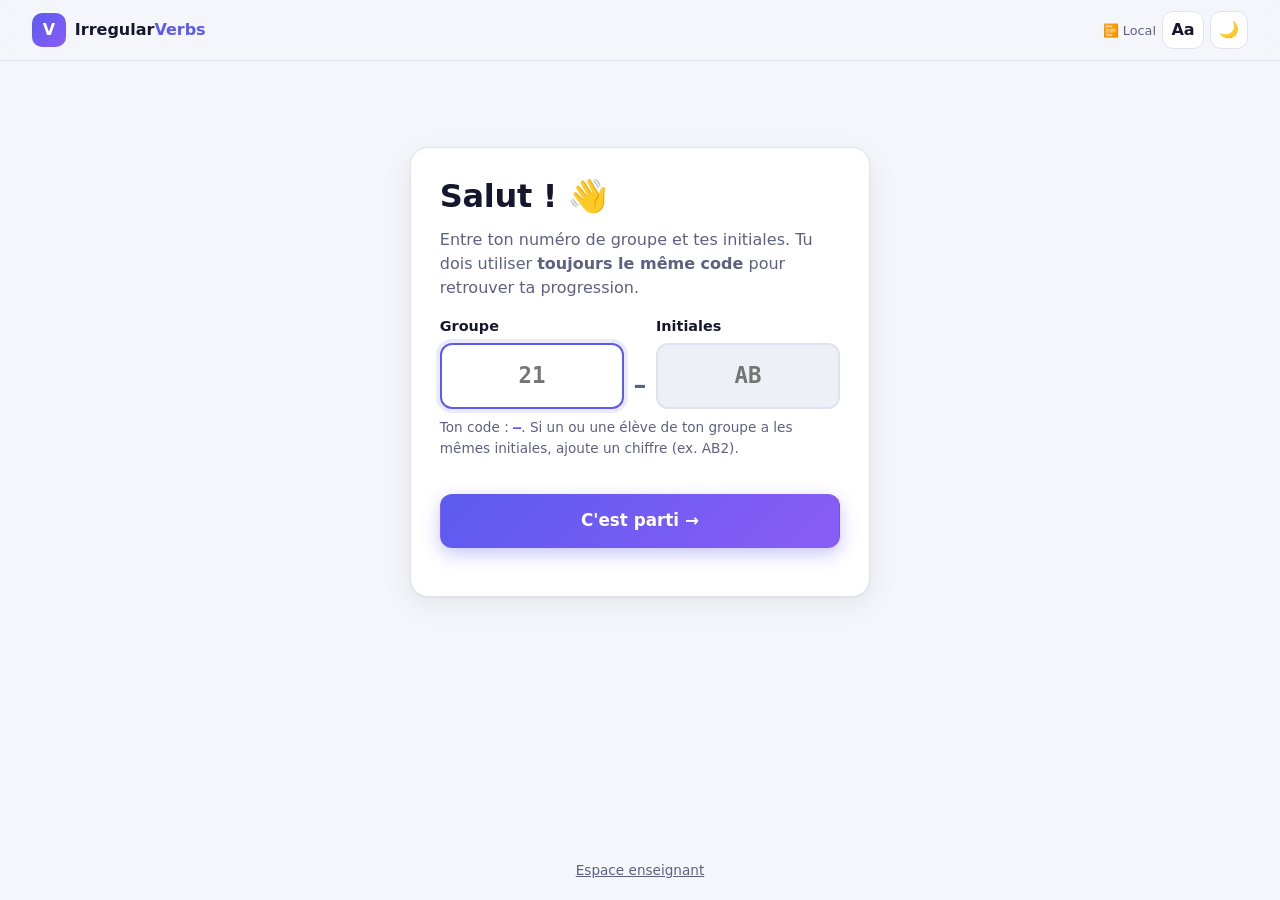
==== index.html @ 8a85ed17 "Add files via upload" ====
<!DOCTYPE html>
<html lang="fr" data-theme="light">
<head>
  <meta charset="utf-8">
  <meta name="viewport" content="width=device-width, initial-scale=1">
  <title>Irregular Verbs — Pratique des verbes irréguliers</title>
  <meta name="description" content="Pratique des verbes irréguliers anglais pour la 2e secondaire.">
  <meta name="theme-color" content="#5b5bf0">
  <link rel="manifest" href="manifest.webmanifest">
  <link rel="icon" href="assets/icon.svg" type="image/svg+xml">
  <link rel="apple-touch-icon" href="assets/icon-192.png">
  <link rel="stylesheet" href="css/styles.css">
</head>
<body>
  <a class="saut" href="#principal">Aller au contenu</a>

  <header class="entete">
    <div class="marque">
      <span class="logo" aria-hidden="true">V</span>
      <span class="marque-txt">Irregular<b>Verbs</b></span>
    </div>
    <div class="entete-stats" id="entete-stats" hidden>
      <span class="pastille" id="pastille-serie" title="Jours consécutifs de pratique">🔥 <b id="val-serie">0</b></span>
      <span class="pastille" id="pastille-niveau" title="Niveau et points d'expérience">⭐ Niv. <b id="val-niveau">1</b></span>
      <span class="pastille code" id="pastille-code" title="Ton code"></span>
    </div>
    <div class="entete-actions">
      <span class="sync" id="sync" role="status" aria-live="polite"></span>
      <button class="btn-icone" id="btn-lecture" aria-pressed="false" title="Lecture facilitée (texte plus grand et espacé)" aria-label="Lecture facilitée">Aa</button>
      <button class="btn-icone" id="btn-theme" title="Mode clair / sombre">🌙</button>
    </div>
  </header>

  <main id="principal" tabindex="-1">

    <!-- =============== CONNEXION =============== -->
    <section class="ecran" id="ecran-connexion" hidden>
      <div class="carte carte-connexion">
        <h1>Salut ! 👋</h1>
        <p class="muted">Entre ton numéro de groupe et tes initiales. Tu dois utiliser <b>toujours le même code</b> pour retrouver ta progression.</p>
        <form id="form-connexion" autocomplete="off" novalidate>
          <div class="rangee-code">
            <label class="champ">
              <span>Groupe</span>
              <input id="in-groupe" inputmode="numeric" maxlength="4" placeholder="21" required aria-describedby="aide-code">
            </label>
            <span class="tiret" aria-hidden="true">–</span>
            <label class="champ">
              <span>Initiales</span>
              <input id="in-initiales" maxlength="5" placeholder="AB" autocapitalize="characters" required aria-describedby="aide-code">
            </label>
          </div>
          <p class="aide" id="aide-code">Ton code : <b id="apercu-code">—</b>. Si un ou une élève de ton groupe a les mêmes initiales, ajoute un chiffre (ex. AB2).</p>
          <p class="erreur" id="erreur-connexion" role="alert"></p>
          <button class="btn btn-principal btn-large" type="submit">C'est parti →</button>
        </form>
        <div id="anciens-codes" class="anciens-codes"></div>
      </div>
    </section>

    <!-- =============== ACCUEIL =============== -->
    <section class="ecran" id="ecran-accueil" hidden>
      <div class="bienvenue">
        <div>
          <h1 id="titre-accueil">Prêt·e à pratiquer ?</h1>
          <p class="muted" id="message-accueil"></p>
        </div>
        <button class="btn btn-fantome" id="btn-changer-eleve">Changer d'élève</button>
      </div>

      <h2 class="titre-section"><span class="num">1</span> Choisis ton bloc</h2>
      <div class="grille-blocs" id="grille-blocs" role="radiogroup" aria-label="Bloc de verbes"></div>

      <h2 class="titre-section"><span class="num">2</span> Choisis ton activité</h2>
      <div class="grille-modes" id="grille-modes"></div>

      <details class="options" id="options">
        <summary>⚙️ Options : quelle forme veux-tu recevoir ?</summary>
        <div class="segment" id="seg-forme" role="radiogroup" aria-label="Forme donnée">
          <button data-forme="hasard" role="radio">Au hasard</button>
          <button data-forme="fr" role="radio">Français</button>
          <button data-forme="base" role="radio">Infinitif</button>
          <button data-forme="passe" role="radio">Passé</button>
          <button data-forme="participe" role="radio">Participe</button>
        </div>
        <p class="aide">On te donne une forme, tu complètes les trois autres. « Au hasard » est le meilleur choix pour bien retenir.</p>
      </details>

      <h2 class="titre-section">🏅 Mes badges</h2>
      <div class="badges" id="badges"></div>
    </section>

    <!-- =============== ÉTUDIER =============== -->
    <section class="ecran" id="ecran-etude" hidden>
      <div class="barre-ecran">
        <button class="btn btn-fantome" data-retour>← Retour</button>
        <h1 id="titre-etude">Étudier</h1>
      </div>
      <div class="carte conseil">
        <b>Truc d'apprentissage :</b> lis une famille, puis cache une colonne et essaie de te rappeler chaque forme <em>avant</em> de cliquer. Se tester, c'est la façon la plus efficace d'apprendre.
      </div>
      <div class="segment segment-cacher" id="seg-cacher" aria-label="Cacher une colonne">
        <span class="muted">Cacher :</span>
        <button data-cacher="aucune" aria-pressed="true">Rien</button>
        <button data-cacher="base" aria-pressed="false">Infinitif</button>
        <button data-cacher="passe" aria-pressed="false">Passé</button>
        <button data-cacher="participe" aria-pressed="false">Participe</button>
        <button data-cacher="fr" aria-pressed="false">Français</button>
      </div>
      <div id="liste-etude"></div>
    </section>

    <!-- =============== EXERCICE =============== -->
    <section class="ecran" id="ecran-exercice" hidden>
      <div class="barre-exercice">
        <button class="btn btn-fantome" id="btn-quitter">✕ Quitter</button>
        <div class="progression" aria-hidden="true"><div class="progression-barre" id="progression-barre"></div></div>
        <span class="compteur" id="compteur"></span>
      </div>

      <form class="carte carte-question" id="form-question" autocomplete="off" novalidate>
        <div class="question-tete">
          <span class="etiquette" id="etiquette-mode"></span>
          <span class="serie-live" id="serie-live" aria-live="polite"></span>
        </div>
        <p class="donnee-label" id="donnee-label"></p>
        <div class="donnee">
          <span id="donnee-valeur"></span>
          <button type="button" class="btn-icone btn-audio" id="btn-audio-donnee" aria-label="Écouter la prononciation">🔊</button>
        </div>
        <p class="indice-desamb" id="indice-desamb"></p>

        <div class="champs-reponse" id="champs-reponse"></div>

        <div class="retro" id="retro" aria-live="polite"></div>

        <div class="actions-question">
          <button type="button" class="btn btn-secondaire" id="btn-indice">💡 Indice</button>
          <button type="submit" class="btn btn-principal" id="btn-valider">Vérifier <kbd>Entrée</kbd></button>
        </div>
      </form>
    </section>

    <!-- =============== RÉSULTATS =============== -->
    <section class="ecran" id="ecran-resultats" hidden>
      <div class="carte carte-resultats">
        <div class="anneau" id="anneau"><span id="res-pct">0 %</span></div>
        <h1 id="res-titre"></h1>
        <p class="muted" id="res-message"></p>
        <div class="res-stats" id="res-stats"></div>
        <div id="res-revoir"></div>
        <div class="actions-resultats">
          <button class="btn btn-secondaire" id="btn-res-accueil">Accueil</button>
          <button class="btn btn-principal" id="btn-res-rejouer">Recommencer</button>
        </div>
      </div>
    </section>

  </main>

  <footer class="pied">
    <a href="enseignant.html">Espace enseignant</a>
  </footer>

  <noscript><p class="carte">Cette application a besoin de JavaScript pour fonctionner.</p></noscript>

  <script src="js/config.js"></script>
  <script src="js/verbes-defaut.js"></script>
  <script src="js/commun.js"></script>
  <script src="js/app.js"></script>
</body>
</html>
---- css/styles.css ----
/* ============================================================
   IrregularVerbs — styles
   ============================================================ */
:root {
  --bg: #f5f6fb;
  --surface: #ffffff;
  --surface-2: #eef0f8;
  --text: #15172e;
  --muted: #5c6183;
  --border: #e0e3ef;
  --accent: #5b5bf0;
  --accent-2: #8b5cf6;
  --accent-soft: #ebeaff;
  --on-accent: #ffffff;
  --ok: #0f9d58;
  --ok-soft: #dff6e9;
  --ko: #e0464c;
  --ko-soft: #fde6e6;
  --warn: #f59e0b;
  --b1: #5b5bf0; --b2: #0d9488; --b3: #ea580c; --b4: #db2777;
  --radius: 18px;
  --radius-s: 12px;
  --shadow: 0 1px 2px rgba(21, 23, 46, .05), 0 8px 28px rgba(21, 23, 46, .07);
  --font: system-ui, -apple-system, "Segoe UI", Roboto, "Helvetica Neue", Arial, sans-serif;
  --mono: ui-monospace, "SF Mono", "Cascadia Code", Menlo, Consolas, monospace;
  --taille: 16px;
  --espacement: normal;
  color-scheme: light;
}
[data-theme="dark"] {
  --bg: #0e0f1d;
  --surface: #171930;
  --surface-2: #21243f;
  --text: #eceefe;
  --muted: #a3a8cc;
  --border: #2c3054;
  --accent: #8080ff;
  --accent-2: #a78bfa;
  --accent-soft: #272a5c;
  --ok: #3dd68c;
  --ok-soft: #133a29;
  --ko: #ff6b70;
  --ko-soft: #46202a;
  --b1: #8080ff; --b2: #2dd4bf; --b3: #fb923c; --b4: #f472b6;
  --shadow: 0 1px 2px rgba(0, 0, 0, .3), 0 10px 30px rgba(0, 0, 0, .35);
  color-scheme: dark;
}
[data-lecture="on"] { --taille: 19px; --espacement: .04em; }
[data-lecture="on"] body { line-height: 1.75; word-spacing: .12em; }

* { box-sizing: border-box; }
html { font-size: var(--taille); }
body {
  margin: 0; min-height: 100vh; display: flex; flex-direction: column;
  font-family: var(--font); color: var(--text); background: var(--bg);
  letter-spacing: var(--espacement); line-height: 1.5;
  -webkit-font-smoothing: antialiased;
  transition: background .25s, color .25s;
}
h1, h2, h3 { line-height: 1.2; margin: 0 0 .4em; letter-spacing: -.01em; }
h1 { font-size: clamp(1.5rem, 4vw, 2rem); }
h2 { font-size: 1.15rem; }
p { margin: 0 0 .6em; }
button, input, select, textarea { font: inherit; color: inherit; letter-spacing: inherit; }
button { cursor: pointer; }
button:disabled { cursor: not-allowed; }
:focus-visible { outline: 3px solid var(--accent); outline-offset: 2px; border-radius: 8px; }
[hidden] { display: none !important; }
.muted { color: var(--muted); }
.petit { font-size: .85rem; }
kbd { font-family: var(--mono); font-size: .7em; padding: .1em .45em; border-radius: 6px; background: rgba(255,255,255,.2); margin-left: .4em; }
.saut { position: absolute; left: -999px; top: 0; background: var(--accent); color: #fff; padding: .5em 1em; z-index: 99; }
.saut:focus { left: 1rem; }

/* ---------- En-tête ---------- */
.entete {
  position: sticky; top: 0; z-index: 20;
  display: flex; align-items: center; gap: .75rem; flex-wrap: wrap;
  padding: .7rem clamp(1rem, 3vw, 2rem);
  background: color-mix(in srgb, var(--bg) 82%, transparent);
  backdrop-filter: blur(12px); -webkit-backdrop-filter: blur(12px);
  border-bottom: 1px solid var(--border);
}
.marque { display: flex; align-items: center; gap: .55rem; font-weight: 600; }
.logo {
  display: grid; place-items: center; width: 34px; height: 34px; border-radius: 10px;
  background: linear-gradient(135deg, var(--accent), var(--accent-2)); color: #fff; font-weight: 800;
}
.marque-txt b { color: var(--accent); }
.entete-stats { display: flex; gap: .4rem; flex-wrap: wrap; }
.entete-actions { margin-left: auto; display: flex; align-items: center; gap: .4rem; }
.pastille {
  display: inline-flex; align-items: center; gap: .3em; padding: .25em .7em; border-radius: 999px;
  background: var(--surface); border: 1px solid var(--border); font-size: .85rem; white-space: nowrap;
}
.pastille.code { font-family: var(--mono); font-weight: 600; }
.sync { font-size: .8rem; color: var(--muted); white-space: nowrap; }
.btn-icone {
  display: inline-grid; place-items: center; min-width: 38px; height: 38px; padding: 0 .5rem;
  border-radius: 11px; border: 1px solid var(--border); background: var(--surface); font-weight: 700;
  transition: transform .15s, background .15s;
}
.btn-icone:hover { background: var(--surface-2); }
.btn-icone:active { transform: scale(.94); }
.btn-icone[aria-pressed="true"] { background: var(--accent); color: var(--on-accent); border-color: var(--accent); }
.btn-audio { min-width: 34px; height: 34px; font-size: .95rem; }

/* ---------- Mise en page ---------- */
main { flex: 1; width: 100%; max-width: 980px; margin: 0 auto; padding: clamp(1rem, 3vw, 2rem); outline: none; }
.ecran { animation: entree .35s ease both; }
@keyframes entree { from { opacity: 0; transform: translateY(8px); } }
.carte { background: var(--surface); border: 1px solid var(--border); border-radius: var(--radius); box-shadow: var(--shadow); padding: clamp(1.1rem, 3vw, 1.8rem); }
.pied { text-align: center; padding: 1.2rem; font-size: .85rem; }
.pied a { color: var(--muted); }

/* ---------- Boutons ---------- */
.btn {
  display: inline-flex; align-items: center; justify-content: center; gap: .4em;
  min-height: 46px; padding: .6em 1.2em; border-radius: var(--radius-s);
  border: 1px solid transparent; font-weight: 600; transition: transform .12s, filter .15s, background .15s;
}
.btn:active:not(:disabled) { transform: scale(.97); }
.btn:disabled { opacity: .5; }
.btn-principal { background: linear-gradient(135deg, var(--accent), var(--accent-2)); color: var(--on-accent); box-shadow: 0 6px 18px color-mix(in srgb, var(--accent) 35%, transparent); }
.btn-principal:hover:not(:disabled) { filter: brightness(1.07); }
.btn-secondaire { background: var(--accent-soft); color: var(--accent); }
.btn-secondaire:hover:not(:disabled) { filter: brightness(.97); }
.btn-fantome { background: transparent; border-color: var(--border); color: var(--muted); }
.btn-fantome:hover { background: var(--surface); color: var(--text); }
.btn-danger { background: var(--ko); color: #fff; }
.btn-large { width: 100%; min-height: 54px; font-size: 1.05rem; }

/* ---------- Champs ---------- */
.champ { display: flex; flex-direction: column; gap: .3rem; font-weight: 600; font-size: .9rem; }
input[type="text"], input[type="password"], input:not([type]), select, textarea {
  width: 100%; min-height: 50px; padding: .65em .9em; border-radius: var(--radius-s);
  border: 2px solid var(--border); background: var(--surface-2); font-size: 1.05rem;
  transition: border-color .15s, background .15s, box-shadow .15s;
}
input:focus, select:focus, textarea:focus { outline: none; border-color: var(--accent); background: var(--surface); box-shadow: 0 0 0 4px var(--accent-soft); }
textarea { min-height: 200px; font-family: var(--mono); font-size: .9rem; line-height: 1.6; resize: vertical; }
.aide { font-size: .85rem; color: var(--muted); margin-top: .5rem; }
.erreur { color: var(--ko); font-weight: 600; min-height: 1.4em; margin: .3rem 0; }

/* ---------- Connexion ---------- */
.carte-connexion { max-width: 460px; margin: clamp(1rem, 6vh, 4rem) auto; }
.rangee-code { display: grid; grid-template-columns: 1fr auto 1fr; align-items: end; gap: .6rem; margin-top: 1rem; }
.rangee-code input { font-family: var(--mono); font-size: 1.4rem; text-align: center; text-transform: uppercase; font-weight: 700; }
.tiret { font-size: 1.6rem; font-weight: 700; padding-bottom: .4rem; color: var(--muted); }
#apercu-code { font-family: var(--mono); color: var(--accent); }
.anciens-codes { margin-top: 1.2rem; display: flex; flex-wrap: wrap; gap: .4rem; align-items: center; }
.anciens-codes p { width: 100%; margin: 0; }
.puce-code { display: inline-flex; border: 1px solid var(--border); border-radius: 999px; overflow: hidden; }
.puce-code button { border: 0; background: var(--surface-2); padding: .35em .8em; font-family: var(--mono); font-weight: 600; }
.puce-code button:hover { background: var(--accent-soft); }
.puce-code .retirer { padding: .35em .6em; color: var(--muted); font-family: var(--font); }

/* ---------- Accueil ---------- */
.bienvenue { display: flex; justify-content: space-between; align-items: flex-start; gap: 1rem; flex-wrap: wrap; margin-bottom: 1rem; }
.titre-section { display: flex; align-items: center; gap: .5rem; margin: 1.6rem 0 .8rem; }
.num { display: inline-grid; place-items: center; width: 26px; height: 26px; border-radius: 50%; background: var(--accent); color: var(--on-accent); font-size: .8rem; }
.grille-blocs { display: grid; grid-template-columns: repeat(auto-fit, minmax(170px, 1fr)); gap: .8rem; }
.bloc {
  --c: var(--b1);
  display: flex; flex-direction: column; align-items: flex-start; gap: .35rem; text-align: left;
  padding: 1rem 1.1rem; border-radius: var(--radius); background: var(--surface);
  border: 2px solid var(--border); box-shadow: var(--shadow); transition: transform .15s, border-color .15s;
}
.bloc.b2 { --c: var(--b2); } .bloc.b3 { --c: var(--b3); } .bloc.b4 { --c: var(--b4); }
.bloc:hover:not(:disabled) { transform: translateY(-2px); }
.bloc[aria-checked="true"] { border-color: var(--c); background: color-mix(in srgb, var(--c) 9%, var(--surface)); }
.bloc[aria-checked="true"] .bloc-nom::after { content: " ✓"; }
.bloc-nom { font-weight: 800; font-size: 1.15rem; color: var(--c); }
.bloc-info { font-size: .82rem; color: var(--muted); }
.jauge { width: 100%; height: 8px; border-radius: 99px; background: var(--surface-2); overflow: hidden; }
.jauge span { display: block; height: 100%; background: var(--c, var(--accent)); border-radius: 99px; transition: width .6s ease; }

.grille-modes { display: grid; grid-template-columns: repeat(auto-fit, minmax(200px, 1fr)); gap: .8rem; }
.mode {
  display: flex; flex-direction: column; align-items: flex-start; gap: .25rem; text-align: left;
  padding: 1.1rem; border-radius: var(--radius); background: var(--surface); border: 1px solid var(--border);
  box-shadow: var(--shadow); transition: transform .15s, border-color .15s;
}
.mode:hover:not(:disabled) { transform: translateY(-3px); border-color: var(--accent); }
.mode:disabled { opacity: .55; }
.mode-icone { font-size: 1.7rem; }
.mode-titre { font-weight: 700; font-size: 1.05rem; }
.mode-desc { font-size: .85rem; color: var(--muted); }
.mode-extra { margin-top: .3rem; font-size: .78rem; font-weight: 700; color: var(--accent); background: var(--accent-soft); padding: .15em .6em; border-radius: 99px; }

.options { margin-top: 1.2rem; background: var(--surface); border: 1px solid var(--border); border-radius: var(--radius); padding: .9rem 1.1rem; }
.options summary { cursor: pointer; font-weight: 600; }
.options[open] summary { margin-bottom: .8rem; }
.segment { display: flex; flex-wrap: wrap; gap: .35rem; align-items: center; }
.segment button { border: 1px solid var(--border); background: var(--surface-2); padding: .45em .95em; border-radius: 99px; font-weight: 600; font-size: .9rem; }
.segment button[aria-checked="true"], .segment button[aria-pressed="true"] { background: var(--accent); color: var(--on-accent); border-color: var(--accent); }

.badges { display: grid; grid-template-columns: repeat(auto-fill, minmax(140px, 1fr)); gap: .6rem; }
.badge { display: flex; flex-direction: column; align-items: center; text-align: center; gap: .15rem; padding: .8rem .5rem; border-radius: var(--radius-s); background: var(--surface); border: 1px dashed var(--border); opacity: .6; }
.badge span { font-size: 1.6rem; filter: grayscale(1); }
.badge b { font-size: .85rem; }
.badge small { font-size: .72rem; color: var(--muted); line-height: 1.3; }
.badge.obtenu { opacity: 1; border-style: solid; border-color: color-mix(in srgb, var(--warn) 50%, var(--border)); background: color-mix(in srgb, var(--warn) 8%, var(--surface)); }
.badge.obtenu span { filter: none; }

/* ---------- Étudier ---------- */
.barre-ecran { display: flex; align-items: center; gap: 1rem; margin-bottom: 1rem; flex-wrap: wrap; }
.barre-ecran h1 { margin: 0; }
.conseil { background: var(--accent-soft); border-color: transparent; box-shadow: none; margin-bottom: 1rem; padding: 1rem 1.2rem; }
.segment-cacher { margin-bottom: 1rem; }
.famille { margin-bottom: 1rem; }
.famille header { margin-bottom: .8rem; }
.famille h2 { display: flex; align-items: center; gap: .5rem; }
.compte { font-size: .75rem; background: var(--surface-2); padding: .1em .6em; border-radius: 99px; color: var(--muted); }
.tableau-etude { display: flex; flex-direction: column; }
.ligne { display: grid; grid-template-columns: repeat(3, 1fr) 1.3fr 40px; gap: .5rem; align-items: center; padding: .55rem .3rem; border-top: 1px solid var(--border); }
.entete-ligne { border-top: 0; font-size: .75rem; text-transform: uppercase; letter-spacing: .05em; color: var(--muted); font-weight: 700; }
.cellule { position: relative; font-weight: 600; min-height: 1.6em; }
.cellule:not(.fr) { font-family: var(--mono); }
.cellule.fr { color: var(--muted); font-weight: 500; font-size: .92rem; }
.cellule .masque { display: none; }
.cellule.cachee .val { visibility: hidden; }
.cellule.cachee .masque { display: inline-block; position: absolute; left: 0; top: 50%; transform: translateY(-50%); border: 1px dashed var(--accent); background: var(--accent-soft); color: var(--accent); border-radius: 8px; padding: .05em .9em; font-weight: 800; }

/* ---------- Exercice ---------- */
.barre-exercice { display: flex; align-items: center; gap: .8rem; margin-bottom: 1rem; }
.progression { flex: 1; height: 10px; border-radius: 99px; background: var(--surface-2); overflow: hidden; }
.progression-barre { height: 100%; width: 0; border-radius: 99px; background: linear-gradient(90deg, var(--accent), var(--accent-2)); transition: width .3s ease; }
.progression-barre.urgent { background: linear-gradient(90deg, var(--warn), var(--ko)); }
.compteur { font-weight: 700; font-variant-numeric: tabular-nums; white-space: nowrap; font-size: .95rem; }
.carte-question { max-width: 720px; margin: 0 auto; }
.question-tete { display: flex; justify-content: space-between; align-items: center; gap: .5rem; flex-wrap: wrap; }
.etiquette { font-size: .8rem; font-weight: 700; color: var(--accent); background: var(--accent-soft); padding: .2em .75em; border-radius: 99px; }
.serie-live { font-weight: 700; color: var(--warn); font-size: .9rem; }
.donnee-label { margin: 1.1rem 0 .2rem; color: var(--muted); font-size: .85rem; text-transform: uppercase; letter-spacing: .06em; font-weight: 700; }
.donnee { display: flex; align-items: center; gap: .6rem; flex-wrap: wrap; }
#donnee-valeur { font-size: clamp(2rem, 7vw, 2.8rem); font-weight: 800; letter-spacing: -.02em; line-height: 1.1; }
#donnee-valeur:lang(en) { font-family: var(--mono); letter-spacing: -.04em; }
.indice-desamb { font-size: .88rem; color: var(--muted); margin: .4rem 0 0; min-height: 0; }
.champs-reponse { display: grid; gap: .8rem; margin: 1.3rem 0 1rem; }
.champ-rep label { display: block; font-weight: 700; margin-bottom: .3rem; font-size: .95rem; }
.champ-rep label small { color: var(--muted); font-weight: 500; font-style: italic; margin-left: .3em; }
.champ-rep input:lang(en) { font-family: var(--mono); }
.champ-rep .correction { display: block; font-size: .9rem; margin-top: .3rem; min-height: 0; }
.champ-rep.ok input, .champ-rep.ok input:focus { border-color: var(--ok); background: var(--ok-soft); }
.champ-rep.ok .correction { color: var(--ok); font-weight: 600; }
.champ-rep.ko input, .champ-rep.ko input:focus { border-color: var(--ko); background: var(--ko-soft); text-decoration: line-through; text-decoration-color: color-mix(in srgb, var(--ko) 60%, transparent); }
.champ-rep.ko .correction { color: var(--ko); font-family: var(--mono); }
.actions-question { display: flex; gap: .6rem; justify-content: flex-end; flex-wrap: wrap; }
.actions-question .btn-principal { min-width: 180px; }
.retro { max-height: 0; overflow: hidden; opacity: 0; transition: max-height .35s ease, opacity .25s ease, margin .25s; }
.retro.visible { max-height: 420px; opacity: 1; margin-bottom: 1rem; }
.retro-titre { font-weight: 700; font-size: 1.05rem; display: flex; align-items: center; gap: .5rem; flex-wrap: wrap; }
.retro.ok .retro-titre { color: var(--ok); }
.retro.ko .retro-titre { color: var(--text); }
.xp { font-size: .75rem; background: var(--accent-soft); color: var(--accent); padding: .1em .6em; border-radius: 99px; }
.retro-famille { background: var(--surface-2); border-radius: var(--radius-s); padding: .8rem 1rem; }
.retro-famille p { margin: .2rem 0; display: flex; align-items: center; gap: .5rem; flex-wrap: wrap; }
.retro-famille p:first-child b { font-family: var(--mono); font-size: 1.1rem; }
.repere { font-size: .9rem; font-style: italic; color: var(--muted); }

.anim-ok { animation: pop .45s ease; }
.anim-ko { animation: secoue .45s ease; }
@keyframes pop { 30% { transform: scale(1.015); box-shadow: 0 0 0 6px color-mix(in srgb, var(--ok) 25%, transparent), var(--shadow); } }
@keyframes secoue { 20%, 60% { transform: translateX(-6px); } 40%, 80% { transform: translateX(6px); } }

/* ---------- Résultats ---------- */
.carte-resultats { max-width: 620px; margin: 0 auto; text-align: center; }
.anneau {
  --pct: 0;
  width: 150px; height: 150px; margin: .5rem auto 1rem; border-radius: 50%; display: grid; place-items: center;
  background: conic-gradient(var(--accent) calc(var(--pct) * 1%), var(--surface-2) 0);
  animation: tourne .8s ease both;
}
.anneau.sprint { background: conic-gradient(var(--warn) 100%, var(--surface-2) 0); }
.anneau span { width: 118px; height: 118px; border-radius: 50%; background: var(--surface); display: grid; place-items: center; font-size: 2rem; font-weight: 800; }
@keyframes tourne { from { transform: rotate(-90deg) scale(.8); opacity: 0; } }
.res-stats { display: grid; grid-template-columns: repeat(auto-fit, minmax(120px, 1fr)); gap: .6rem; margin: 1.2rem 0; }
.res-stats div { background: var(--surface-2); border-radius: var(--radius-s); padding: .7rem; }
.res-stats small { display: block; color: var(--muted); font-size: .78rem; }
.res-stats b { font-size: 1.2rem; }
#res-revoir h2 { text-align: left; margin-top: 1.2rem; }
.liste-revoir { list-style: none; padding: 0; margin: 0 0 1rem; text-align: left; }
.liste-revoir li { display: flex; align-items: center; gap: .8rem; padding: .55rem .2rem; border-top: 1px solid var(--border); flex-wrap: wrap; }
.liste-revoir li span:first-child { font-family: var(--mono); flex: 1; min-width: 200px; }
.actions-resultats { display: flex; gap: .6rem; justify-content: center; margin-top: 1.2rem; flex-wrap: wrap; }

/* ---------- Toasts et confettis ---------- */
#toasts { position: fixed; bottom: 1rem; left: 50%; transform: translateX(-50%); display: flex; flex-direction: column; gap: .5rem; z-index: 100; width: min(92vw, 380px); pointer-events: none; }
.toast { background: var(--text); color: var(--bg); padding: .75rem 1rem; border-radius: var(--radius-s); box-shadow: var(--shadow); font-weight: 600; animation: toast-in .3s ease; display: flex; align-items: center; gap: .5rem; transition: opacity .4s, transform .4s; }
.toast.badge { background: linear-gradient(135deg, #f59e0b, #ec4899); color: #fff; }
.toast.erreur { background: var(--ko); color: #fff; }
.toast.succes { background: var(--ok); color: #fff; }
.toast.sortie { opacity: 0; transform: translateY(10px); }
.toast-icone { font-size: 1.4rem; }
@keyframes toast-in { from { opacity: 0; transform: translateY(14px); } }
.confettis { position: fixed; left: 50%; top: 45%; width: 0; height: 0; pointer-events: none; z-index: 99; }
.confettis i { position: absolute; width: 9px; height: 14px; border-radius: 2px; animation: confetti 1.4s cubic-bezier(.2, .7, .4, 1) forwards; }
@keyframes confetti { to { transform: translate(var(--x), var(--y)) rotate(var(--r)); opacity: 0; } }

/* ---------- Espace enseignant ---------- */
.carte-nip { max-width: 400px; margin: clamp(1rem, 8vh, 5rem) auto; text-align: center; }
.nip-input { font-family: var(--mono); font-size: 1.8rem !important; text-align: center; letter-spacing: .5em; }
.onglets { display: flex; gap: .3rem; flex-wrap: wrap; margin-bottom: 1rem; border-bottom: 1px solid var(--border); }
.onglets button { border: 0; background: none; padding: .7em 1em; font-weight: 600; color: var(--muted); border-bottom: 3px solid transparent; margin-bottom: -1px; }
.onglets button[aria-selected="true"] { color: var(--accent); border-bottom-color: var(--accent); }
.filtres { display: flex; gap: .6rem; flex-wrap: wrap; align-items: end; margin-bottom: 1rem; }
.filtres .champ { min-width: 150px; flex: 1; }
.filtres select { min-height: 44px; font-size: .95rem; }
.kpis { display: grid; grid-template-columns: repeat(auto-fit, minmax(150px, 1fr)); gap: .7rem; margin-bottom: 1rem; }
.kpi { background: var(--surface); border: 1px solid var(--border); border-radius: var(--radius-s); padding: .9rem 1rem; }
.kpi small { display: block; color: var(--muted); font-size: .8rem; }
.kpi b { font-size: 1.6rem; font-variant-numeric: tabular-nums; }
.table-wrap { overflow-x: auto; border-radius: var(--radius); border: 1px solid var(--border); background: var(--surface); }
table { width: 100%; border-collapse: collapse; font-size: .92rem; }
th, td { padding: .65rem .8rem; text-align: left; border-bottom: 1px solid var(--border); white-space: nowrap; }
th { font-size: .75rem; text-transform: uppercase; letter-spacing: .05em; color: var(--muted); background: var(--surface-2); position: sticky; top: 0; cursor: pointer; user-select: none; }
th[aria-sort="ascending"]::after { content: " ▲"; } th[aria-sort="descending"]::after { content: " ▼"; }
tr:last-child td { border-bottom: 0; }
td.mono { font-family: var(--mono); font-weight: 600; }
td.wrap { white-space: normal; min-width: 180px; }
.note { display: inline-block; min-width: 52px; text-align: center; padding: .15em .5em; border-radius: 99px; font-weight: 700; font-size: .85rem; }
.note.haute { background: var(--ok-soft); color: var(--ok); }
.note.moy { background: color-mix(in srgb, var(--warn) 18%, transparent); color: color-mix(in srgb, var(--warn) 75%, var(--text)); }
.note.basse { background: var(--ko-soft); color: var(--ko); }
.barre-h { display: inline-block; height: 8px; border-radius: 99px; background: var(--ko); vertical-align: middle; margin-right: .5rem; }
.chaleur td.c { text-align: center; font-weight: 700; font-size: .82rem; min-width: 56px; }
.vide { text-align: center; padding: 2rem; color: var(--muted); }
.grille-editeur { display: grid; grid-template-columns: repeat(auto-fit, minmax(300px, 1fr)); gap: 1rem; }
.grille-editeur .carte h3 { display: flex; justify-content: space-between; align-items: center; }
.zone-danger { border-color: color-mix(in srgb, var(--ko) 40%, var(--border)); }
.actions { display: flex; gap: .6rem; flex-wrap: wrap; margin-top: 1rem; }
.section-gestion { display: grid; gap: 1rem; grid-template-columns: repeat(auto-fit, minmax(280px, 1fr)); }

/* ---------- Fiche détaillée d'un élève ---------- */
tr.cliquable { cursor: pointer; transition: background .12s; }
tr.cliquable:hover, tr.cliquable:focus-visible { background: var(--accent-soft); outline: none; }
dialog#detail-eleve {
  width: min(960px, 94vw); max-height: 90vh; padding: clamp(1rem, 3vw, 1.8rem); border: 1px solid var(--border);
  border-radius: var(--radius); background: var(--bg); color: var(--text); box-shadow: 0 20px 60px rgba(0,0,0,.3); overflow-y: auto;
}
dialog#detail-eleve::backdrop { background: rgba(14, 15, 29, .55); backdrop-filter: blur(3px); }
dialog#detail-eleve h3 { margin: 1.4rem 0 .6rem; font-size: 1rem; }
.detail-tete { display: flex; justify-content: space-between; align-items: flex-start; gap: 1rem; margin-bottom: 1rem; }
.detail-tete h2 { font-size: 1.5rem; font-family: var(--mono); margin: 0; }
.detail-blocs { display: grid; grid-template-columns: repeat(auto-fit, minmax(150px, 1fr)); gap: .6rem; margin-top: .8rem; }
.graphique { width: 100%; height: auto; background: var(--surface); border: 1px solid var(--border); border-radius: var(--radius-s); }
.graphique text { font-size: 11px; fill: var(--muted); font-family: var(--font); }
.graphique .grille { stroke: var(--border); stroke-width: 1; }
.graphique .seuil { stroke: var(--ok); stroke-width: 1.2; stroke-dasharray: 5 5; opacity: .7; }
.graphique .trace { fill: none; stroke: var(--accent); stroke-width: 2.5; stroke-linejoin: round; stroke-linecap: round; }
.graphique .point { stroke: var(--surface); stroke-width: 2; }
.graphique .point.haute { fill: var(--ok); } .graphique .point.moy { fill: var(--warn); } .graphique .point.basse { fill: var(--ko); }
.puces-verbes { display: flex; flex-wrap: wrap; gap: .4rem; }
.puce-verbe { font-family: var(--mono); background: var(--ko-soft); color: var(--ko); padding: .25em .7em; border-radius: 99px; font-size: .88rem; }

/* ---------- Responsive ---------- */
@media (max-width: 640px) {
  .marque-txt { display: none; }
  .entete { gap: .5rem; }
  .sync { display: none; }
  .ligne { grid-template-columns: 1fr 1fr; gap: .2rem .8rem; }
  .entete-ligne { display: none; }
  .cellule::before { content: attr(data-label); display: block; font-family: var(--font); font-size: .68rem; text-transform: uppercase; letter-spacing: .05em; color: var(--muted); font-weight: 700; }
  .cellule.cachee .masque { top: auto; bottom: 0; transform: none; }
  .actions-question .btn { flex: 1; }
  .barre-exercice .btn { padding: .5em .8em; }
}
@media (prefers-reduced-motion: reduce) {
  *, *::before, *::after { animation-duration: .01ms !important; transition-duration: .01ms !important; }
}
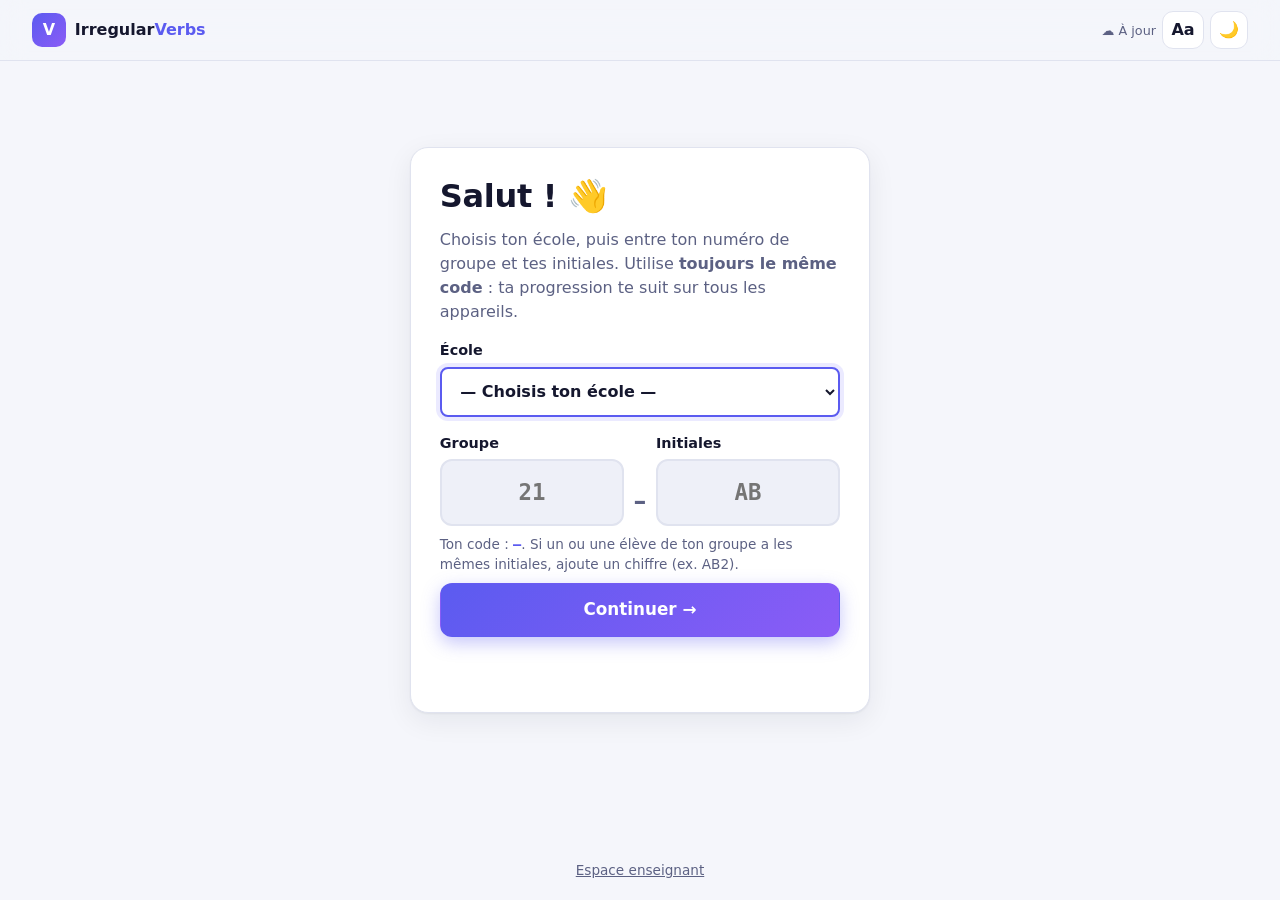
==== commit 9d0999bc: "Add files via upload" ====
--- a/index.html
+++ b/index.html
@@ -37,22 +37,40 @@
     <section class="ecran" id="ecran-connexion" hidden>
       <div class="carte carte-connexion">
         <h1>Salut ! 👋</h1>
-        <p class="muted">Entre ton numéro de groupe et tes initiales. Tu dois utiliser <b>toujours le même code</b> pour retrouver ta progression.</p>
+        <p class="muted">Choisis ton école, puis entre ton numéro de groupe et tes initiales. Utilise <b>toujours le même code</b> : ta progression te suit sur tous les appareils.</p>
         <form id="form-connexion" autocomplete="off" novalidate>
-          <div class="rangee-code">
-            <label class="champ">
-              <span>Groupe</span>
-              <input id="in-groupe" inputmode="numeric" maxlength="4" placeholder="21" required aria-describedby="aide-code">
+          <div id="etape-code">
+            <label class="champ" id="champ-ecole" style="margin-top:1rem">
+              <span>École</span>
+              <select id="in-ecole" aria-describedby="aide-code"><option value="">— Choisis ton école —</option></select>
             </label>
-            <span class="tiret" aria-hidden="true">–</span>
-            <label class="champ">
-              <span>Initiales</span>
-              <input id="in-initiales" maxlength="5" placeholder="AB" autocapitalize="characters" required aria-describedby="aide-code">
-            </label>
+            <div class="rangee-code">
+              <label class="champ">
+                <span>Groupe</span>
+                <input id="in-groupe" inputmode="numeric" maxlength="4" placeholder="21" aria-describedby="aide-code">
+              </label>
+              <span class="tiret" aria-hidden="true">–</span>
+              <label class="champ">
+                <span>Initiales</span>
+                <input id="in-initiales" maxlength="5" placeholder="AB" autocapitalize="characters" aria-describedby="aide-code">
+              </label>
+            </div>
+            <p class="aide" id="aide-code">Ton code : <b id="apercu-code">—</b>. Si un ou une élève de ton groupe a les mêmes initiales, ajoute un chiffre (ex. AB2).</p>
+            <button class="btn btn-principal btn-large" type="submit" id="btn-continuer">Continuer →</button>
           </div>
-          <p class="aide" id="aide-code">Ton code : <b id="apercu-code">—</b>. Si un ou une élève de ton groupe a les mêmes initiales, ajoute un chiffre (ex. AB2).</p>
+          <div id="etape-nip" hidden>
+            <p id="nip-titre" class="nip-titre"></p>
+            <label class="champ"><span>NIP (4 chiffres)</span>
+              <input id="in-nip" class="nip-input" type="password" inputmode="numeric" maxlength="4" autocomplete="current-password"></label>
+            <label class="champ" id="champ-nip2" style="margin-top:.6rem"><span>Confirme ton NIP</span>
+              <input id="in-nip2" class="nip-input" type="password" inputmode="numeric" maxlength="4" autocomplete="new-password"></label>
+            <button class="btn btn-principal btn-large" type="submit" id="btn-entrer" style="margin-top:1rem">Entrer</button>
+            <div class="actions" style="justify-content:space-between">
+              <button type="button" class="btn btn-fantome btn-petit" id="btn-retour-code">← Ce n'est pas moi</button>
+              <button type="button" class="btn btn-fantome btn-petit" id="btn-nip-oublie">NIP oublié ?</button>
+            </div>
+          </div>
           <p class="erreur" id="erreur-connexion" role="alert"></p>
-          <button class="btn btn-principal btn-large" type="submit">C'est parti →</button>
         </form>
         <div id="anciens-codes" class="anciens-codes"></div>
       </div>
@@ -120,8 +138,8 @@
 
       <form class="carte carte-question" id="form-question" autocomplete="off" novalidate>
         <div class="question-tete">
-          <span class="etiquette" id="etiquette-mode"></span>
-          <span class="serie-live" id="serie-live" aria-live="polite"></span>
+          <span class="etiquette" id="etiquette-mode" data-etiquette></span>
+          <span class="serie-live" id="serie-live" aria-live="polite" data-serie></span>
         </div>
         <p class="donnee-label" id="donnee-label"></p>
         <div class="donnee">
@@ -139,6 +157,45 @@
           <button type="submit" class="btn btn-principal" id="btn-valider">Vérifier <kbd>Entrée</kbd></button>
         </div>
       </form>
+
+      <!-- Phrases à compléter -->
+      <form class="carte carte-question" id="form-phrase" autocomplete="off" novalidate hidden>
+        <div class="question-tete"><span class="etiquette" data-etiquette></span><span class="serie-live" aria-live="polite" data-serie></span></div>
+        <p class="donnee-label">Mets le verbe entre parenthèses au bon temps</p>
+        <p class="phrase-texte" id="phrase-texte" lang="en"></p>
+        <p class="indice-desamb" id="phrase-indice" aria-live="polite"></p>
+        <div class="retro" id="retro-phrase" aria-live="polite"></div>
+        <div class="actions-question">
+          <button type="button" class="btn btn-secondaire" id="btn-indice-phrase">💡 Indice <small>(−50 %)</small></button>
+          <button type="submit" class="btn btn-principal" id="btn-valider-phrase">Vérifier <kbd>Entrée</kbd></button>
+        </div>
+      </form>
+
+      <!-- Chasse aux erreurs -->
+      <form class="carte carte-question carte-large" id="form-chasse" autocomplete="off" novalidate hidden>
+        <div class="question-tete"><span class="etiquette" data-etiquette></span><span class="serie-live" aria-live="polite" data-serie></span></div>
+        <p class="donnee-label">Clique sur chaque verbe mal conjugué, puis écris la bonne forme</p>
+        <p class="aide" style="margin-top:0">Attention : certains verbes sont corrects. Il y a 2 ou 3 erreurs par manche.</p>
+        <ol class="liste-chasse" id="liste-chasse"></ol>
+        <div class="retro" id="retro-chasse" aria-live="polite"></div>
+        <div class="actions-question">
+          <button type="submit" class="btn btn-principal" id="btn-valider-chasse">Vérifier <kbd>Entrée</kbd></button>
+        </div>
+      </form>
+
+      <!-- Vrai ou faux éclair -->
+      <div class="carte carte-question carte-vf" id="carte-vf" hidden>
+        <div class="question-tete"><span class="etiquette" data-etiquette></span><span class="serie-live" aria-live="polite" data-serie></span></div>
+        <p class="donnee-label">Ce trio est-il correct ?</p>
+        <div class="vf-trio mono" id="vf-trio" lang="en" aria-live="polite"></div>
+        <p class="muted vf-fr" id="vf-fr"></p>
+        <p class="vf-correction" id="vf-correction" aria-live="polite"></p>
+        <div class="vf-boutons">
+          <button type="button" class="btn btn-vf faux" id="btn-faux">✗ Faux <kbd>←</kbd></button>
+          <button type="button" class="btn btn-vf vrai" id="btn-vrai">✓ Vrai <kbd>→</kbd></button>
+        </div>
+        <p class="aide" style="text-align:center">Sur cellulaire ou tablette, tu peux aussi glisser la carte : à droite = vrai, à gauche = faux.</p>
+      </div>
     </section>
 
     <!-- =============== RÉSULTATS =============== -->
@@ -166,6 +223,7 @@
 
   <script src="js/config.js"></script>
   <script src="js/verbes-defaut.js"></script>
+  <script src="js/phrases-defaut.js"></script>
   <script src="js/commun.js"></script>
   <script src="js/app.js"></script>
 </body>
--- a/css/styles.css
+++ b/css/styles.css
@@ -288,7 +288,7 @@
 /* ---------- Toasts et confettis ---------- */
 #toasts { position: fixed; bottom: 1rem; left: 50%; transform: translateX(-50%); display: flex; flex-direction: column; gap: .5rem; z-index: 100; width: min(92vw, 380px); pointer-events: none; }
 .toast { background: var(--text); color: var(--bg); padding: .75rem 1rem; border-radius: var(--radius-s); box-shadow: var(--shadow); font-weight: 600; animation: toast-in .3s ease; display: flex; align-items: center; gap: .5rem; transition: opacity .4s, transform .4s; }
-.toast.badge { background: linear-gradient(135deg, #f59e0b, #ec4899); color: #fff; }
+.toast.trophee { background: linear-gradient(135deg, #f59e0b, #ec4899); color: #fff; }
 .toast.erreur { background: var(--ko); color: #fff; }
 .toast.succes { background: var(--ok); color: #fff; }
 .toast.sortie { opacity: 0; transform: translateY(10px); }
@@ -354,6 +354,102 @@
 .puces-verbes { display: flex; flex-wrap: wrap; gap: .4rem; }
 .puce-verbe { font-family: var(--mono); background: var(--ko-soft); color: var(--ko); padding: .25em .7em; border-radius: 99px; font-size: .88rem; }
 
+/* ---------- Progression d'un bloc (maîtrisés / en bonne voie / à revoir) ---------- */
+.jauge-etat { display: flex; }
+.jauge-etat span { display: block; height: 100%; border-radius: 0; transition: width .6s ease; }
+.seg-ok, .jauge-etat .seg-ok { background: var(--c, var(--accent)); }
+.seg-voie, .jauge-etat .seg-voie { background: color-mix(in srgb, var(--c, var(--accent)) 38%, var(--surface-2)); }
+.seg-revoir, .jauge-etat .seg-revoir { background: color-mix(in srgb, var(--ko) 55%, var(--surface-2)); }
+.seg-nouveau { background: var(--surface-2); border: 1px solid var(--border); }
+.c-ok { color: var(--c, var(--accent)); } .c-voie { color: var(--text); font-weight: 600; }
+#res-message { display: flex; flex-direction: column; align-items: stretch; gap: .5rem; max-width: 460px; margin: 0 auto; }
+#res-message .jauge-etat { height: 12px; }
+.etat-titre { font-weight: 700; color: var(--text); }
+.legende-etat { display: flex; flex-wrap: wrap; justify-content: center; gap: .3rem 1rem; font-size: .88rem; }
+.legende-etat b { color: var(--text); }
+.pt { display: inline-block; width: 10px; height: 10px; border-radius: 3px; margin-right: .35em; vertical-align: middle; }
+.aide-etat { font-size: .8rem; }
+
+/* ---------- Connexion avec NIP ---------- */
+.nip-titre { margin: 1rem 0; line-height: 1.6; }
+#etape-nip .nip-input { letter-spacing: .6em; }
+#in-ecole { font-size: 1rem; }
+
+/* ---------- Accueil : activités regroupées ---------- */
+.grille-modes .groupe-modes { grid-column: 1 / -1; margin: .6rem 0 -.2rem; font-size: .9rem; text-transform: uppercase; letter-spacing: .06em; color: var(--muted); }
+.grille-modes .groupe-modes:first-child { margin-top: 0; }
+.mono { font-family: var(--mono); }
+
+/* ---------- Phrases à compléter ---------- */
+.phrase-texte { font-size: clamp(1.2rem, 3.6vw, 1.55rem); line-height: 2.1; margin: .8rem 0 .4rem; font-weight: 500; }
+.phrase-texte input {
+  display: inline-block; width: 9.5ch; min-height: 0; padding: .1em .4em; margin: 0 .15em; vertical-align: baseline;
+  font-family: var(--mono); font-size: inherit; font-weight: 700; text-align: center; border-radius: 10px;
+}
+.phrase-texte input.ok { border-color: var(--ok); background: var(--ok-soft); }
+.phrase-texte input.ko { border-color: var(--ko); background: var(--ko-soft); text-decoration: line-through; }
+.verbe-base { color: var(--accent); font-weight: 700; font-family: var(--mono); font-size: .9em; }
+.phrase-complete { font-size: 1.05rem; line-height: 1.7; }
+.phrase-complete .rep { color: var(--ok); font-family: var(--mono); }
+mark { background: color-mix(in srgb, var(--warn) 35%, transparent); color: inherit; padding: 0 .2em; border-radius: 4px; }
+.tag-forme { display: inline-block; font-size: .72rem; font-weight: 700; text-transform: uppercase; letter-spacing: .04em; color: var(--accent); background: var(--accent-soft); padding: .1em .55em; border-radius: 99px; margin-right: .3em; }
+
+/* ---------- Chasse aux erreurs ---------- */
+.carte-large { max-width: 820px; }
+.liste-chasse { margin: 1rem 0; padding-left: 1.4rem; display: grid; gap: .7rem; }
+.liste-chasse li { padding: .6rem .8rem; border-radius: var(--radius-s); background: var(--surface-2); border: 2px solid transparent; transition: border-color .2s, background .2s; }
+.liste-chasse li::marker { font-weight: 700; color: var(--muted); }
+.phrase-chasse { margin: 0; font-size: 1.08rem; line-height: 1.9; }
+.chip-verbe {
+  font-family: var(--mono); font-weight: 700; font-size: 1em; padding: .05em .55em; margin: 0 .2em; border-radius: 8px;
+  border: 2px dashed var(--accent); background: var(--surface); color: var(--text); transition: all .15s;
+}
+.chip-verbe:hover:not(:disabled) { background: var(--accent-soft); }
+.chip-verbe[aria-pressed="true"] { border-style: solid; border-color: var(--warn); background: color-mix(in srgb, var(--warn) 22%, var(--surface)); text-decoration: line-through; }
+.chip-verbe:disabled { cursor: default; }
+.correction-chasse { margin-top: .4rem; }
+.correction-chasse label { display: flex; align-items: center; gap: .5rem; font-weight: 600; font-size: .9rem; }
+.correction-chasse input { max-width: 220px; min-height: 40px; font-family: var(--mono); }
+.retro-chasse p { margin: .4rem 0 0; font-size: .9rem; }
+.liste-chasse li.ok { border-color: var(--ok); background: var(--ok-soft); }
+.liste-chasse li.ko { border-color: var(--ko); background: var(--ko-soft); }
+.liste-chasse li.moyen { border-color: var(--warn); background: color-mix(in srgb, var(--warn) 14%, var(--surface)); }
+
+/* ---------- Vrai ou faux éclair ---------- */
+.carte-vf { text-align: center; user-select: none; touch-action: pan-y; transition: transform .15s; }
+.vf-trio { display: flex; justify-content: center; align-items: center; flex-wrap: wrap; gap: .3rem .6rem; font-size: clamp(1.7rem, 6vw, 2.6rem); font-weight: 800; margin: 1rem 0 .3rem; letter-spacing: -.02em; }
+.vf-trio i { font-style: normal; color: var(--muted); font-weight: 400; font-size: .7em; }
+.vf-fr { margin: 0 0 .4rem; }
+.vf-correction { min-height: 1.6em; font-weight: 600; }
+.vf-boutons { display: grid; grid-template-columns: 1fr 1fr; gap: .8rem; margin-top: .6rem; }
+.btn-vf { min-height: 64px; font-size: 1.2rem; border-width: 2px; }
+.btn-vf.vrai { background: var(--ok-soft); color: var(--ok); border-color: var(--ok); }
+.btn-vf.faux { background: var(--ko-soft); color: var(--ko); border-color: var(--ko); }
+.btn-vf kbd { background: rgba(0,0,0,.08); }
+.carte-vf.vf-ok { box-shadow: 0 0 0 4px color-mix(in srgb, var(--ok) 45%, transparent), var(--shadow); }
+.carte-vf.vf-ko { box-shadow: 0 0 0 4px color-mix(in srgb, var(--ko) 45%, transparent), var(--shadow); animation: secoue .4s ease; }
+
+/* ---------- Fiche élève : compte ---------- */
+.detail-compte { box-shadow: none; margin-bottom: 1rem; padding: 1rem 1.2rem; }
+.compte-tete { display: flex; justify-content: space-between; align-items: center; gap: 1rem; flex-wrap: wrap; }
+.detail-maitrise { display: grid; grid-template-columns: repeat(auto-fit, minmax(170px, 1fr)); gap: .8rem; margin-top: .9rem; }
+.detail-maitrise > div { display: flex; flex-direction: column; gap: .3rem; }
+.detail-maitrise .jauge { height: 9px; }
+
+@media (max-width: 640px) {
+  .actions-question .btn small { display: none; }
+  .phrase-texte { line-height: 2.3; }
+}
+
+/* ---------- Groupes et enseignants ---------- */
+.btn-petit { min-height: 36px; padding: .35em .8em; font-size: .85rem; }
+.btn-texte-danger { color: var(--ko); }
+.btn.arme { background: var(--ko); color: #fff; border-color: var(--ko); }
+.ligne-nip { display: flex; gap: .4rem; margin-top: .5rem; }
+.ligne-nip input { min-height: 38px; font-size: .9rem; max-width: 230px; }
+#table-groupes select, .zone-danger select { min-height: 38px; font-size: .9rem; padding: .3em .6em; }
+td .actions { flex-wrap: nowrap; }
+
 /* ---------- Responsive ---------- */
 @media (max-width: 640px) {
   .marque-txt { display: none; }
